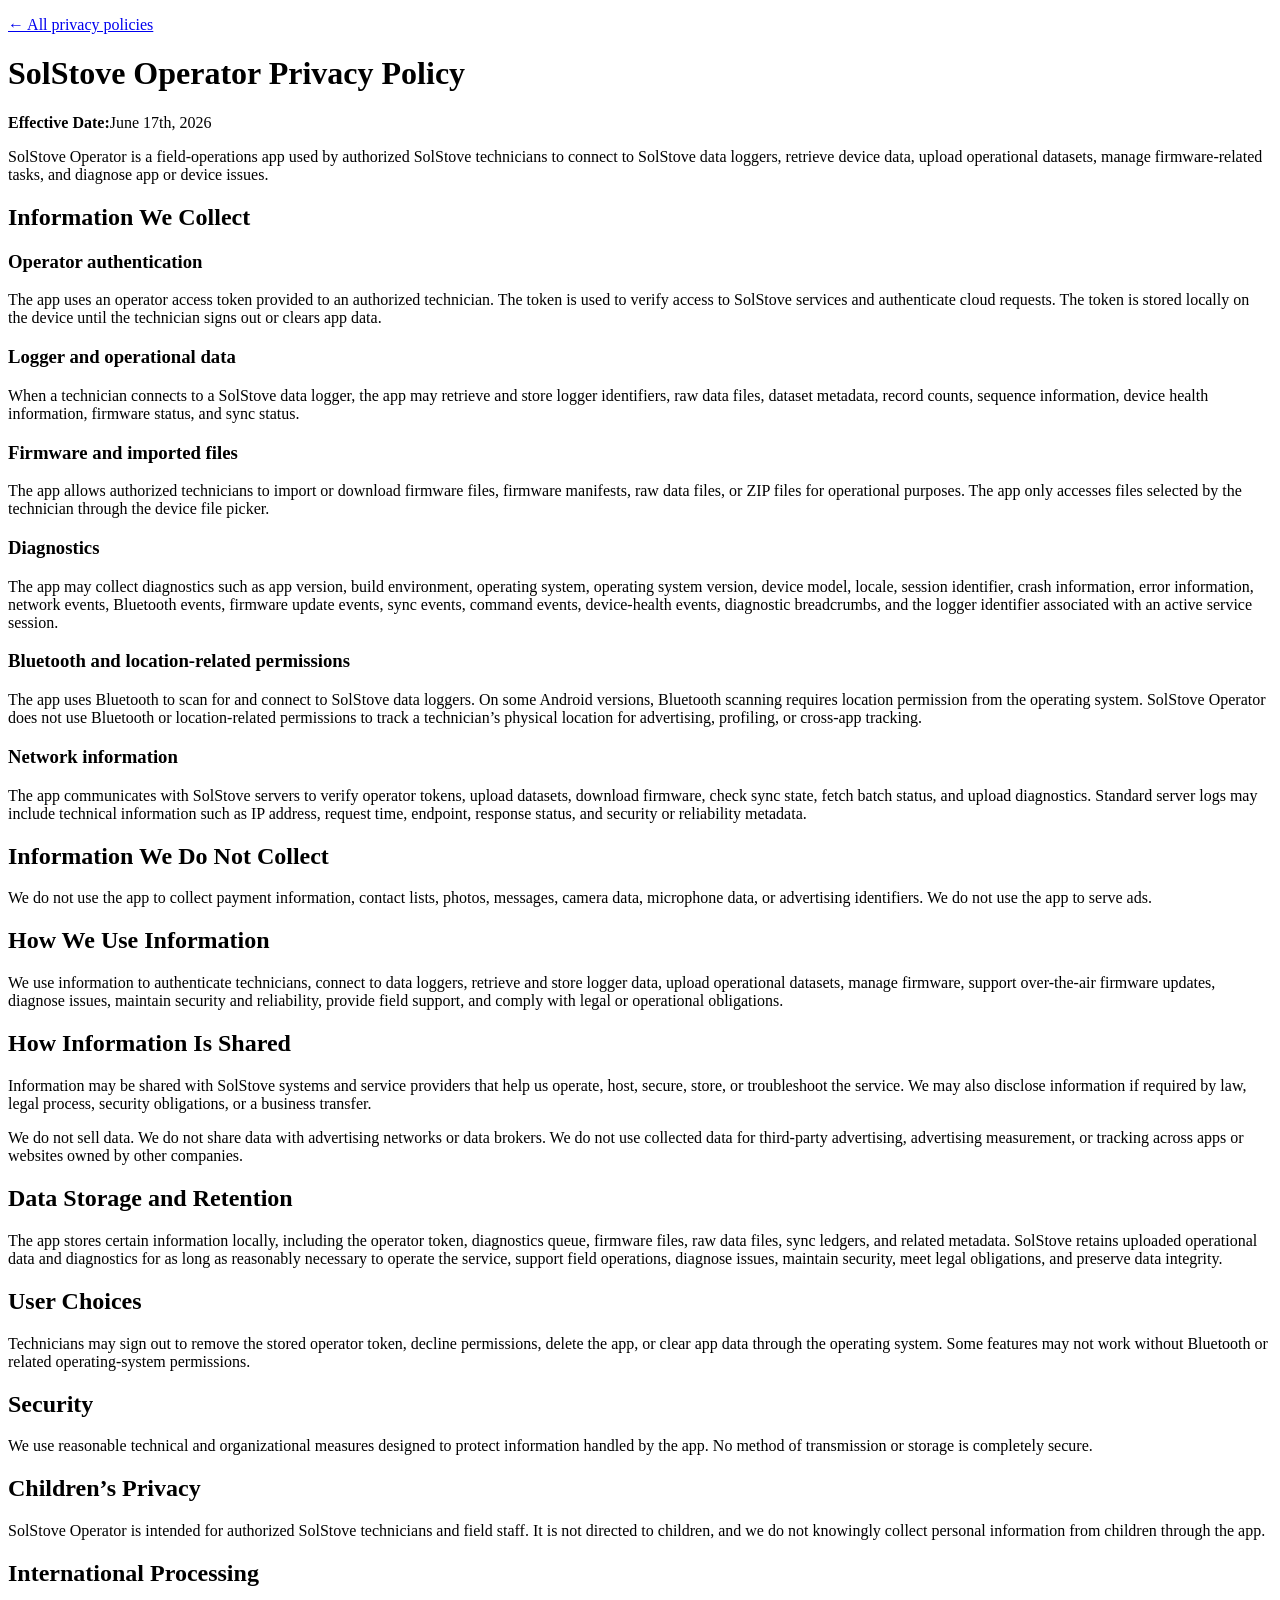
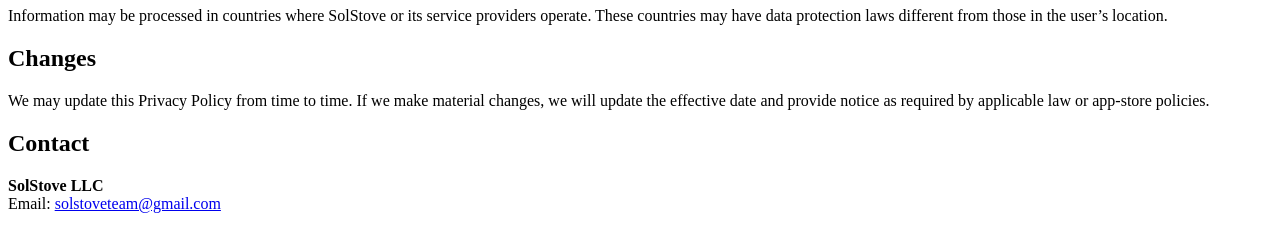
==== operator/index.html @ d09ccb00 "Create index.html" ====
<!-- operator-app/index.html -->

<!doctype html>

<html lang="en">
<head>
  <meta charset="utf-8">
  <meta name="viewport" content="width=device-width, initial-scale=1">
  <title>SolStove Operator Privacy Policy</title>
  <meta name="description" content="Privacy Policy for the SolStove Operator mobile app.">
  <link rel="stylesheet" href="/styles.css">
</head>
<body>
  <main>
    <p><a href="/">← All privacy policies</a></p>
<h1>SolStove Operator Privacy Policy</h1>
<p><strong>Effective Date:</strong>June 17th, 2026</p>
<p>SolStove Operator is a field-operations app used by authorized SolStove technicians to connect to SolStove data loggers, retrieve device data, upload operational datasets, manage firmware-related tasks, and diagnose app or device issues.</p>
<h2>Information We Collect</h2>
<h3>Operator authentication</h3>
<p>The app uses an operator access token provided to an authorized technician. The token is used to verify access to SolStove services and authenticate cloud requests. The token is stored locally on the device until the technician signs out or clears app data.</p>
<h3>Logger and operational data</h3>
<p>When a technician connects to a SolStove data logger, the app may retrieve and store logger identifiers, raw data files, dataset metadata, record counts, sequence information, device health information, firmware status, and sync status.</p>
<h3>Firmware and imported files</h3>
<p>The app allows authorized technicians to import or download firmware files, firmware manifests, raw data files, or ZIP files for operational purposes. The app only accesses files selected by the technician through the device file picker.</p>
<h3>Diagnostics</h3>
<p>The app may collect diagnostics such as app version, build environment, operating system, operating system version, device model, locale, session identifier, crash information, error information, network events, Bluetooth events, firmware update events, sync events, command events, device-health events, diagnostic breadcrumbs, and the logger identifier associated with an active service session.</p>
<h3>Bluetooth and location-related permissions</h3>
<p>The app uses Bluetooth to scan for and connect to SolStove data loggers. On some Android versions, Bluetooth scanning requires location permission from the operating system. SolStove Operator does not use Bluetooth or location-related permissions to track a technician’s physical location for advertising, profiling, or cross-app tracking.</p>
<h3>Network information</h3>
<p>The app communicates with SolStove servers to verify operator tokens, upload datasets, download firmware, check sync state, fetch batch status, and upload diagnostics. Standard server logs may include technical information such as IP address, request time, endpoint, response status, and security or reliability metadata.</p>
<h2>Information We Do Not Collect</h2>
<p>We do not use the app to collect payment information, contact lists, photos, messages, camera data, microphone data, or advertising identifiers. We do not use the app to serve ads.</p>
<h2>How We Use Information</h2>
<p>We use information to authenticate technicians, connect to data loggers, retrieve and store logger data, upload operational datasets, manage firmware, support over-the-air firmware updates, diagnose issues, maintain security and reliability, provide field support, and comply with legal or operational obligations.</p>
<h2>How Information Is Shared</h2>
<p>Information may be shared with SolStove systems and service providers that help us operate, host, secure, store, or troubleshoot the service. We may also disclose information if required by law, legal process, security obligations, or a business transfer.</p>
<p>We do not sell data. We do not share data with advertising networks or data brokers. We do not use collected data for third-party advertising, advertising measurement, or tracking across apps or websites owned by other companies.</p>
<h2>Data Storage and Retention</h2>
<p>The app stores certain information locally, including the operator token, diagnostics queue, firmware files, raw data files, sync ledgers, and related metadata. SolStove retains uploaded operational data and diagnostics for as long as reasonably necessary to operate the service, support field operations, diagnose issues, maintain security, meet legal obligations, and preserve data integrity.</p>
<h2>User Choices</h2>
<p>Technicians may sign out to remove the stored operator token, decline permissions, delete the app, or clear app data through the operating system. Some features may not work without Bluetooth or related operating-system permissions.</p>
<h2>Security</h2>
<p>We use reasonable technical and organizational measures designed to protect information handled by the app. No method of transmission or storage is completely secure.</p>
<h2>Children’s Privacy</h2>
<p>SolStove Operator is intended for authorized SolStove technicians and field staff. It is not directed to children, and we do not knowingly collect personal information from children through the app.</p>
<h2>International Processing</h2>
<p>Information may be processed in countries where SolStove or its service providers operate. These countries may have data protection laws different from those in the user’s location.</p>
<h2>Changes</h2>
<p>We may update this Privacy Policy from time to time. If we make material changes, we will update the effective date and provide notice as required by applicable law or app-store policies.</p>
<h2>Contact</h2>
<p>
  <strong>SolStove LLC</strong><br>
  Email: <a href="mailto:solstoveteam@gmail.com">solstoveteam@gmail.com</a><br>
</p>
  </main>
</body>
</html>
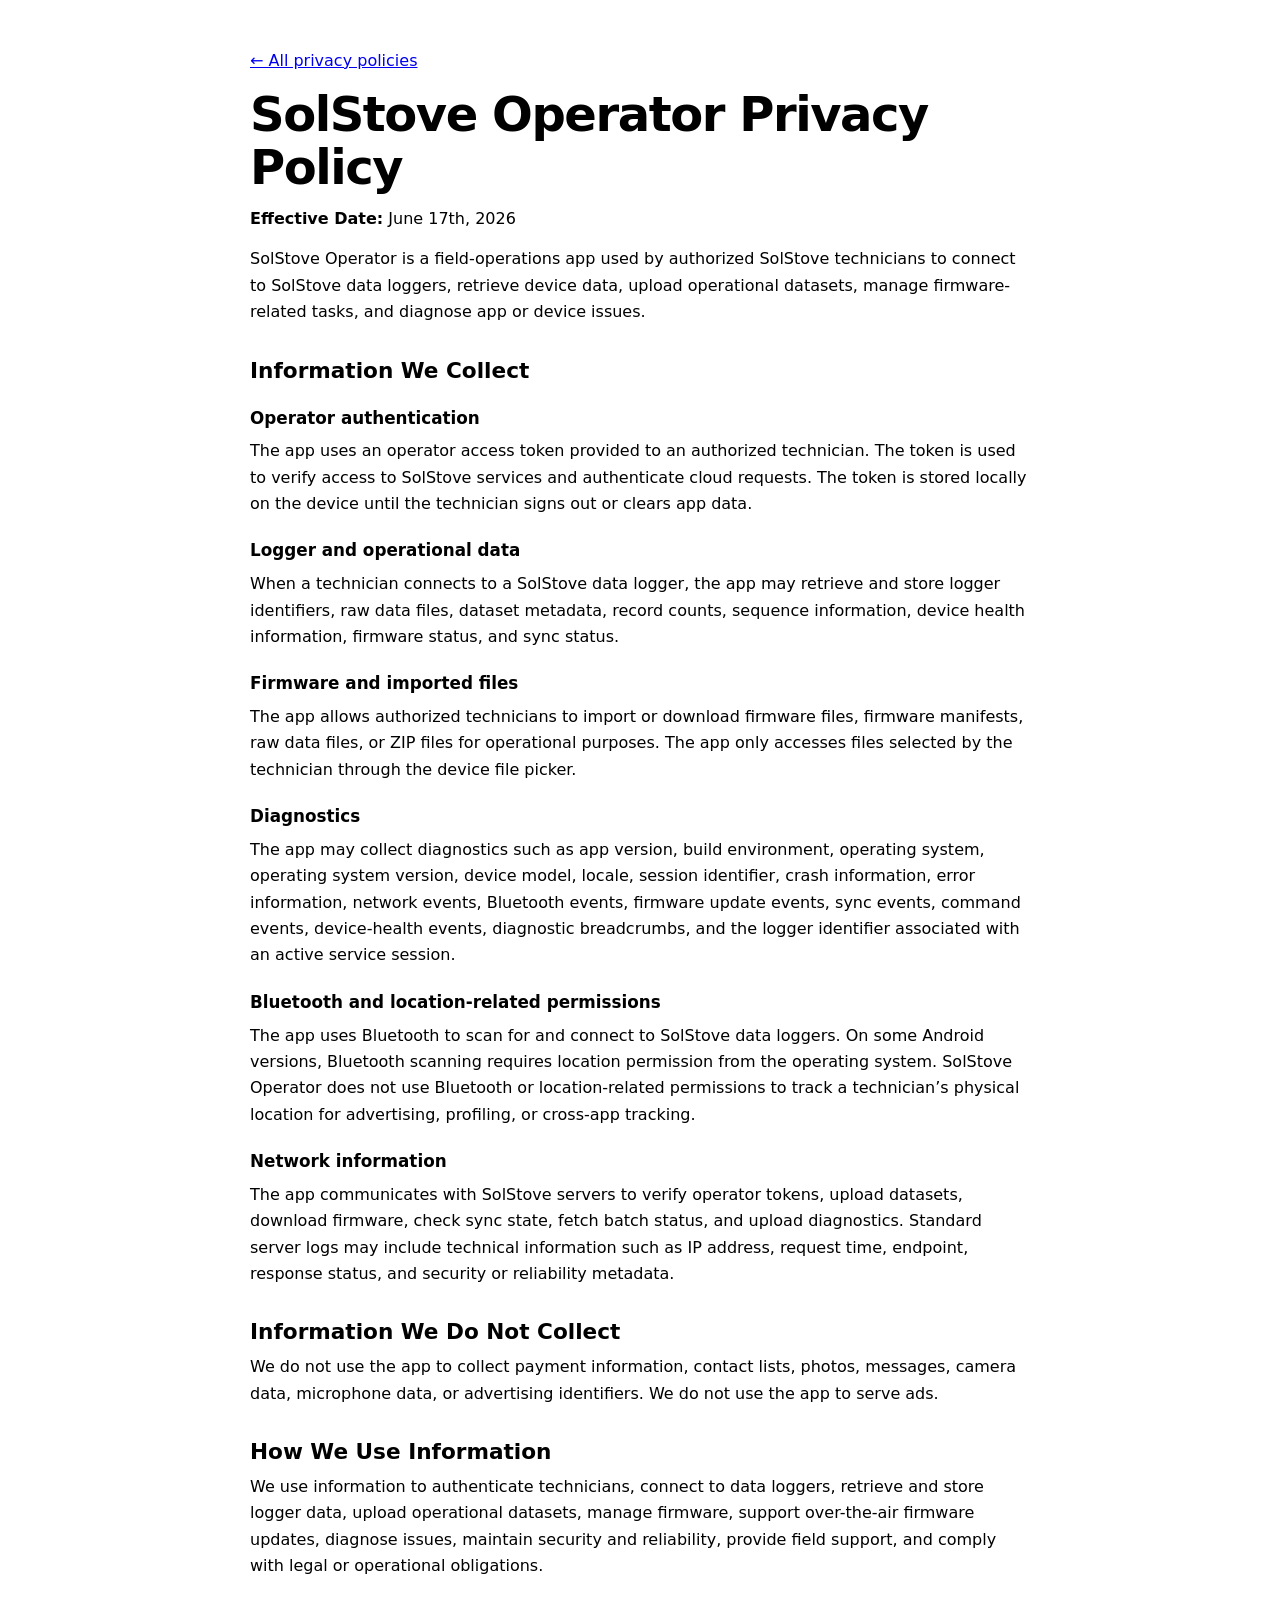
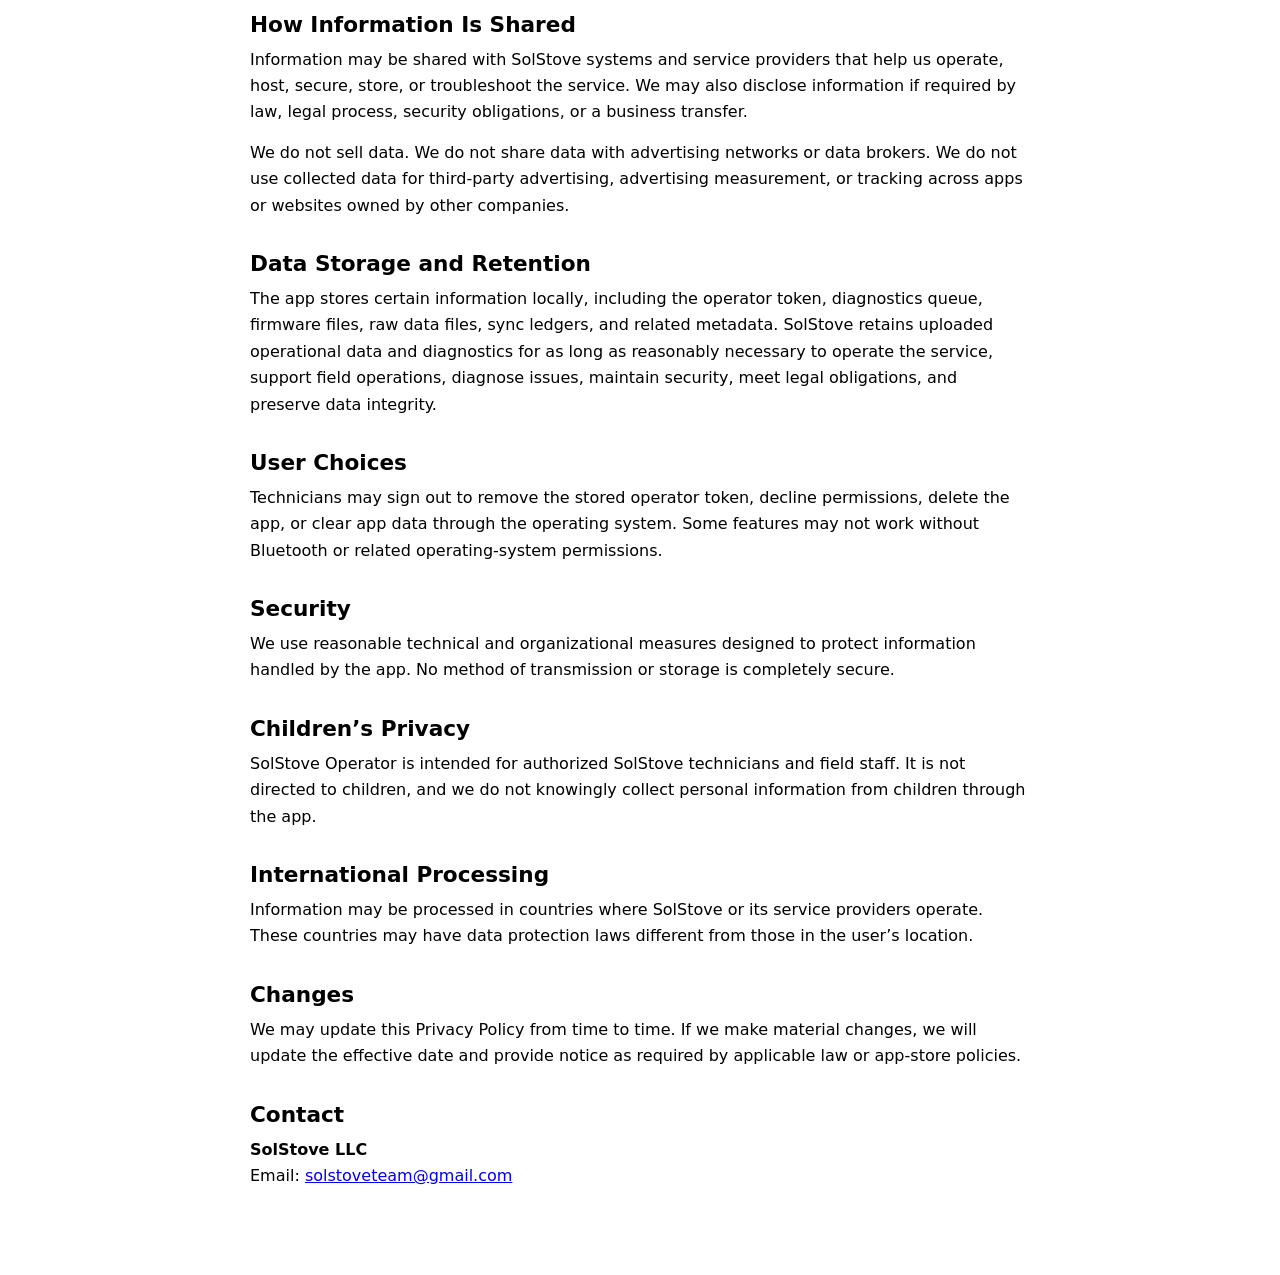
==== commit c04c7d91: "Update index.html" ====
--- a/operator/index.html
+++ b/operator/index.html
@@ -14,7 +14,7 @@
   <main>
     <p><a href="/">← All privacy policies</a></p>
 <h1>SolStove Operator Privacy Policy</h1>
-<p><strong>Effective Date:</strong>June 17th, 2026</p>
+<p><strong>Effective Date:</strong> June 17th, 2026</p>
 <p>SolStove Operator is a field-operations app used by authorized SolStove technicians to connect to SolStove data loggers, retrieve device data, upload operational datasets, manage firmware-related tasks, and diagnose app or device issues.</p>
 <h2>Information We Collect</h2>
 <h3>Operator authentication</h3>
--- a/styles.css
+++ b/styles.css
@@ -0,0 +1,93 @@
+
+/* styles.css */
+:root {
+–bg: #f8fafc;
+–text: #111827;
+–muted: #4b5563;
+–border: #e5e7eb;
+–accent: #0f766e;
+}
+
+* {
+    box-sizing: border-box;
+    }
+
+body {
+margin: 0;
+background: var(–bg);
+color: var(–text);
+font-family: system-ui, -apple-system, BlinkMacSystemFont, “Segoe UI”, sans-serif;
+line-height: 1.65;
+}
+
+main {
+max-width: 820px;
+margin: 0 auto;
+padding: 48px 20px 72px;
+}
+
+h1 {
+margin: 0 0 12px;
+font-size: clamp(2rem, 5vw, 3rem);
+line-height: 1.1;
+letter-spacing: -0.03em;
+}
+
+h2 {
+margin: 32px 0 8px;
+font-size: 1.35rem;
+line-height: 1.25;
+}
+
+h3 {
+margin: 20px 0 6px;
+font-size: 1.05rem;
+}
+
+p {
+margin: 0 0 14px;
+}
+
+a {
+color: var(–accent);
+}
+
+.cards {
+list-style: none;
+padding: 0;
+margin: 28px 0;
+display: grid;
+gap: 14px;
+}
+
+.cards a {
+display: block;
+padding: 18px;
+border: 1px solid var(–border);
+border-radius: 14px;
+background: white;
+color: inherit;
+text-decoration: none;
+}
+
+.cards a:hover,
+.cards a:focus {
+border-color: var(–accent);
+}
+
+.cards strong,
+.cards span {
+display: block;
+}
+
+.cards span {
+margin-top: 4px;
+color: var(–muted);
+}
+
+footer {
+margin-top: 36px;
+padding-top: 18px;
+border-top: 1px solid var(–border);
+color: var(–muted);
+}
